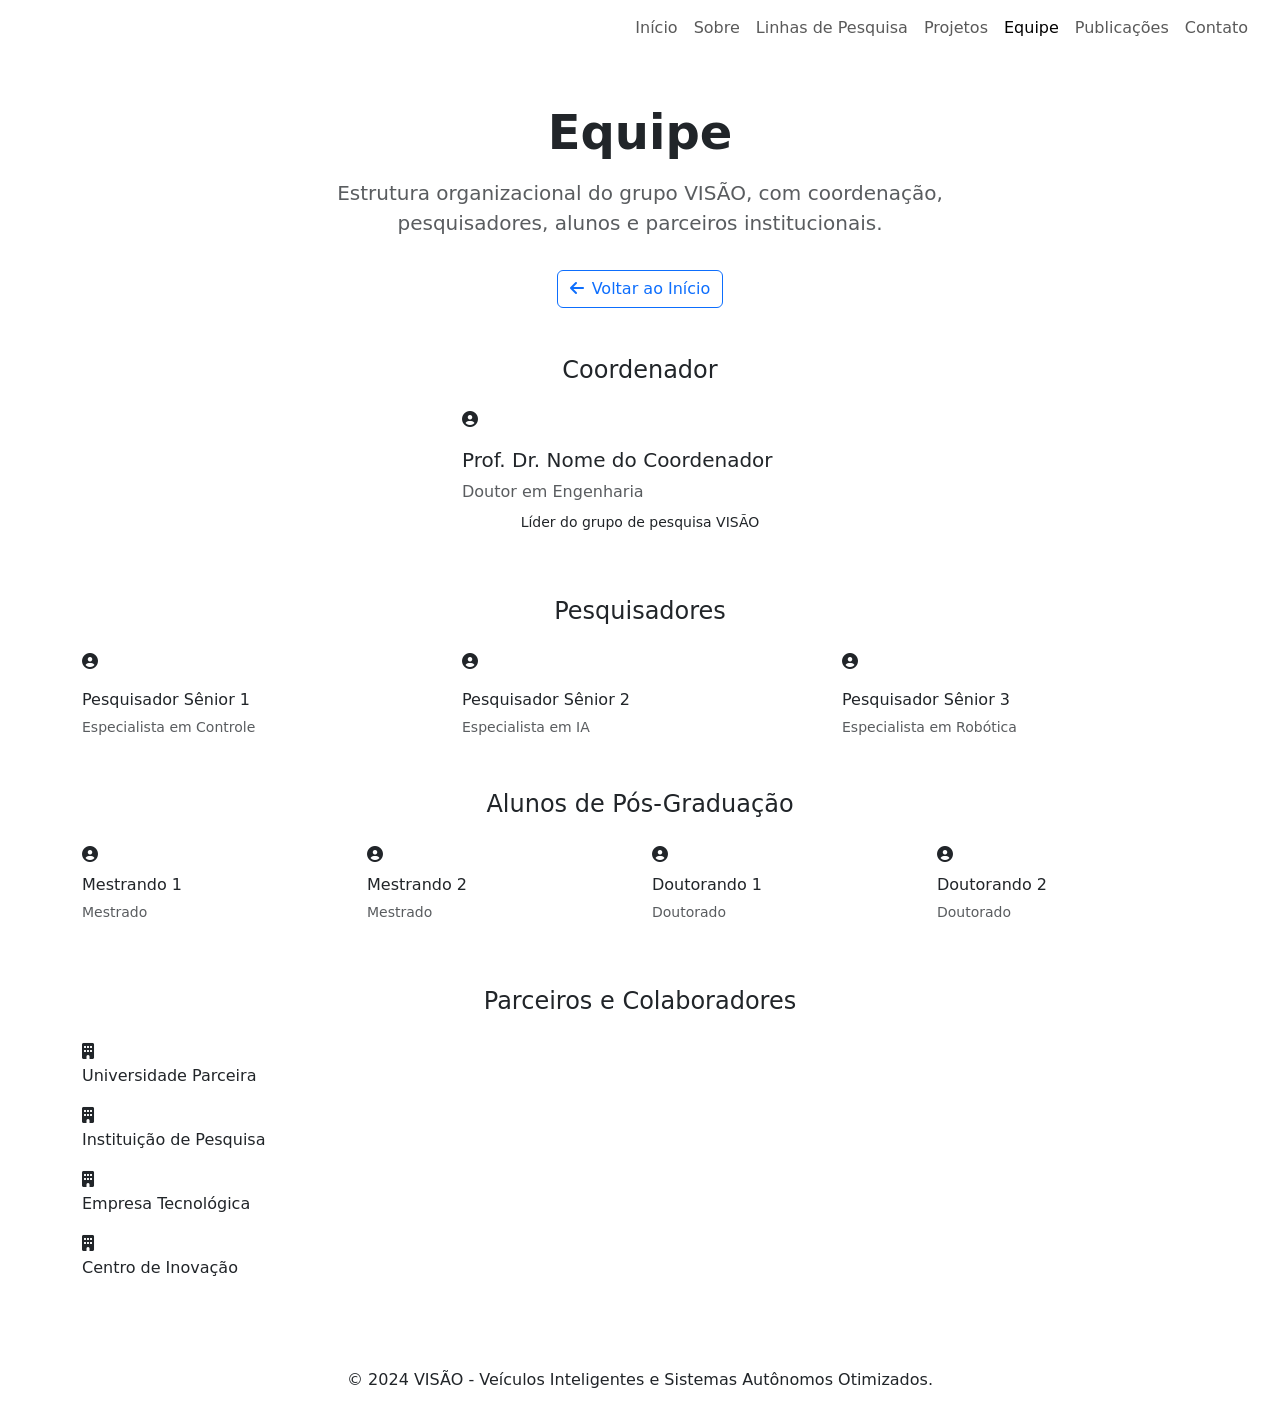
==== equipe.html @ df6d7715 "fix: hamburger menu visivel no celular (navbar-dark -> navbar-light)" ====
<!DOCTYPE html>
<html lang="pt-BR">
<head>
    <meta charset="UTF-8">
    <meta name="viewport" content="width=device-width, initial-scale=1.0">
    <meta name="description" content="Equipe do grupo VISÃO - Veículos Inteligentes e Sistemas Autônomos Otimizados.">
    <title>Equipe - VISÃO</title>
    <link href="https://cdn.jsdelivr.net/npm/bootstrap@5.3.0/dist/css/bootstrap.min.css" rel="stylesheet">
    <link rel="stylesheet" href="https://cdnjs.cloudflare.com/ajax/libs/font-awesome/6.4.0/css/all.min.css">
    <link rel="stylesheet" href="style.css">
</head>
<body>
    <nav class="navbar navbar-expand-lg navbar-light navbar-custom sticky-top">
        <div class="container-fluid px-4">
            <a class="navbar-brand" href="index.html#home">
                <img src="data:image/svg+xml,%3Csvg xmlns='http://www.w3.org/2000/svg' viewBox='0 0 100 40'%3E%3Ctext x='5' y='28' font-size='24' font-weight='bold' fill='%23003d7a'%3EVISÃO%3C/text%3E%3C/svg%3E" alt="VISÃO" class="navbar-logo">
            </a>
            <button class="navbar-toggler" type="button" data-bs-toggle="collapse" data-bs-target="#navbarMenu" aria-controls="navbarMenu" aria-expanded="false" aria-label="Toggle navigation">
                <span class="navbar-toggler-icon"></span>
            </button>
            <div class="collapse navbar-collapse" id="navbarMenu">
                <ul class="navbar-nav ms-auto">
                    <li class="nav-item"><a class="nav-link" href="index.html#home">Início</a></li>
                    <li class="nav-item"><a class="nav-link" href="index.html#sobre">Sobre</a></li>
                    <li class="nav-item"><a class="nav-link" href="index.html#linhas">Linhas de Pesquisa</a></li>
                    <li class="nav-item"><a class="nav-link" href="projetos.html">Projetos</a></li>
                    <li class="nav-item"><a class="nav-link active" href="equipe.html">Equipe</a></li>
                    <li class="nav-item"><a class="nav-link" href="publicacoes.html">Publicações</a></li>
                    <li class="nav-item"><a class="nav-link" href="index.html#contato">Contato</a></li>
                </ul>
            </div>
        </div>
    </nav>

    <section class="section-equipe py-5">
        <div class="container">
            <div class="row justify-content-center text-center mb-5">
                <div class="col-lg-8">
                    <h1 class="display-5 fw-bold text-gradient mb-3">Equipe</h1>
                    <p class="lead text-muted">Estrutura organizacional do grupo VISÃO, com coordenação, pesquisadores, alunos e parceiros institucionais.</p>
                    <a href="index.html#home" class="btn btn-outline-primary btn-custom mt-3"><i class="fas fa-arrow-left me-2"></i>Voltar ao Início</a>
                </div>
            </div>

            <div class="mb-5">
                <h4 class="mb-4 text-center text-dark">Coordenador</h4>
                <div class="row justify-content-center">
                    <div class="col-md-4">
                        <div class="team-card">
                            <div class="team-image"><i class="fas fa-user-circle"></i></div>
                            <h5 class="mt-3">Prof. Dr. Nome do Coordenador</h5>
                            <p class="text-muted mb-2">Doutor em Engenharia</p>
                            <p class="text-center small">Líder do grupo de pesquisa VISÃO</p>
                        </div>
                    </div>
                </div>
            </div>

            <div class="mb-5">
                <h4 class="mb-4 text-center text-dark">Pesquisadores</h4>
                <div class="row g-4">
                    <div class="col-md-4"><div class="team-card"><div class="team-image"><i class="fas fa-user-circle"></i></div><h6 class="mt-3">Pesquisador Sênior 1</h6><p class="text-muted small mb-1">Especialista em Controle</p></div></div>
                    <div class="col-md-4"><div class="team-card"><div class="team-image"><i class="fas fa-user-circle"></i></div><h6 class="mt-3">Pesquisador Sênior 2</h6><p class="text-muted small mb-1">Especialista em IA</p></div></div>
                    <div class="col-md-4"><div class="team-card"><div class="team-image"><i class="fas fa-user-circle"></i></div><h6 class="mt-3">Pesquisador Sênior 3</h6><p class="text-muted small mb-1">Especialista em Robótica</p></div></div>
                </div>
            </div>

            <div class="mb-5">
                <h4 class="mb-4 text-center text-dark">Alunos de Pós-Graduação</h4>
                <div class="row g-4">
                    <div class="col-md-3"><div class="team-card-small"><div class="team-image-small"><i class="fas fa-user-circle"></i></div><h6 class="mt-2">Mestrando 1</h6><p class="text-muted small">Mestrado</p></div></div>
                    <div class="col-md-3"><div class="team-card-small"><div class="team-image-small"><i class="fas fa-user-circle"></i></div><h6 class="mt-2">Mestrando 2</h6><p class="text-muted small">Mestrado</p></div></div>
                    <div class="col-md-3"><div class="team-card-small"><div class="team-image-small"><i class="fas fa-user-circle"></i></div><h6 class="mt-2">Doutorando 1</h6><p class="text-muted small">Doutorado</p></div></div>
                    <div class="col-md-3"><div class="team-card-small"><div class="team-image-small"><i class="fas fa-user-circle"></i></div><h6 class="mt-2">Doutorando 2</h6><p class="text-muted small">Doutorado</p></div></div>
                </div>
            </div>

            <div>
                <h4 class="mb-4 text-center text-dark">Parceiros e Colaboradores</h4>
                <div class="partners-section">
                    <div class="partner-item"><i class="fas fa-building"></i><p>Universidade Parceira</p></div>
                    <div class="partner-item"><i class="fas fa-building"></i><p>Instituição de Pesquisa</p></div>
                    <div class="partner-item"><i class="fas fa-building"></i><p>Empresa Tecnológica</p></div>
                    <div class="partner-item"><i class="fas fa-building"></i><p>Centro de Inovação</p></div>
                </div>
            </div>
        </div>
    </section>

    <footer class="footer py-4">
        <div class="container text-center">
            <p class="footer-copyright mb-0">&copy; 2024 VISÃO - Veículos Inteligentes e Sistemas Autônomos Otimizados.</p>
        </div>
    </footer>

    <script src="https://cdn.jsdelivr.net/npm/bootstrap@5.3.0/dist/js/bootstrap.bundle.min.js"></script>
    <script src="script.js"></script>
</body>
</html>
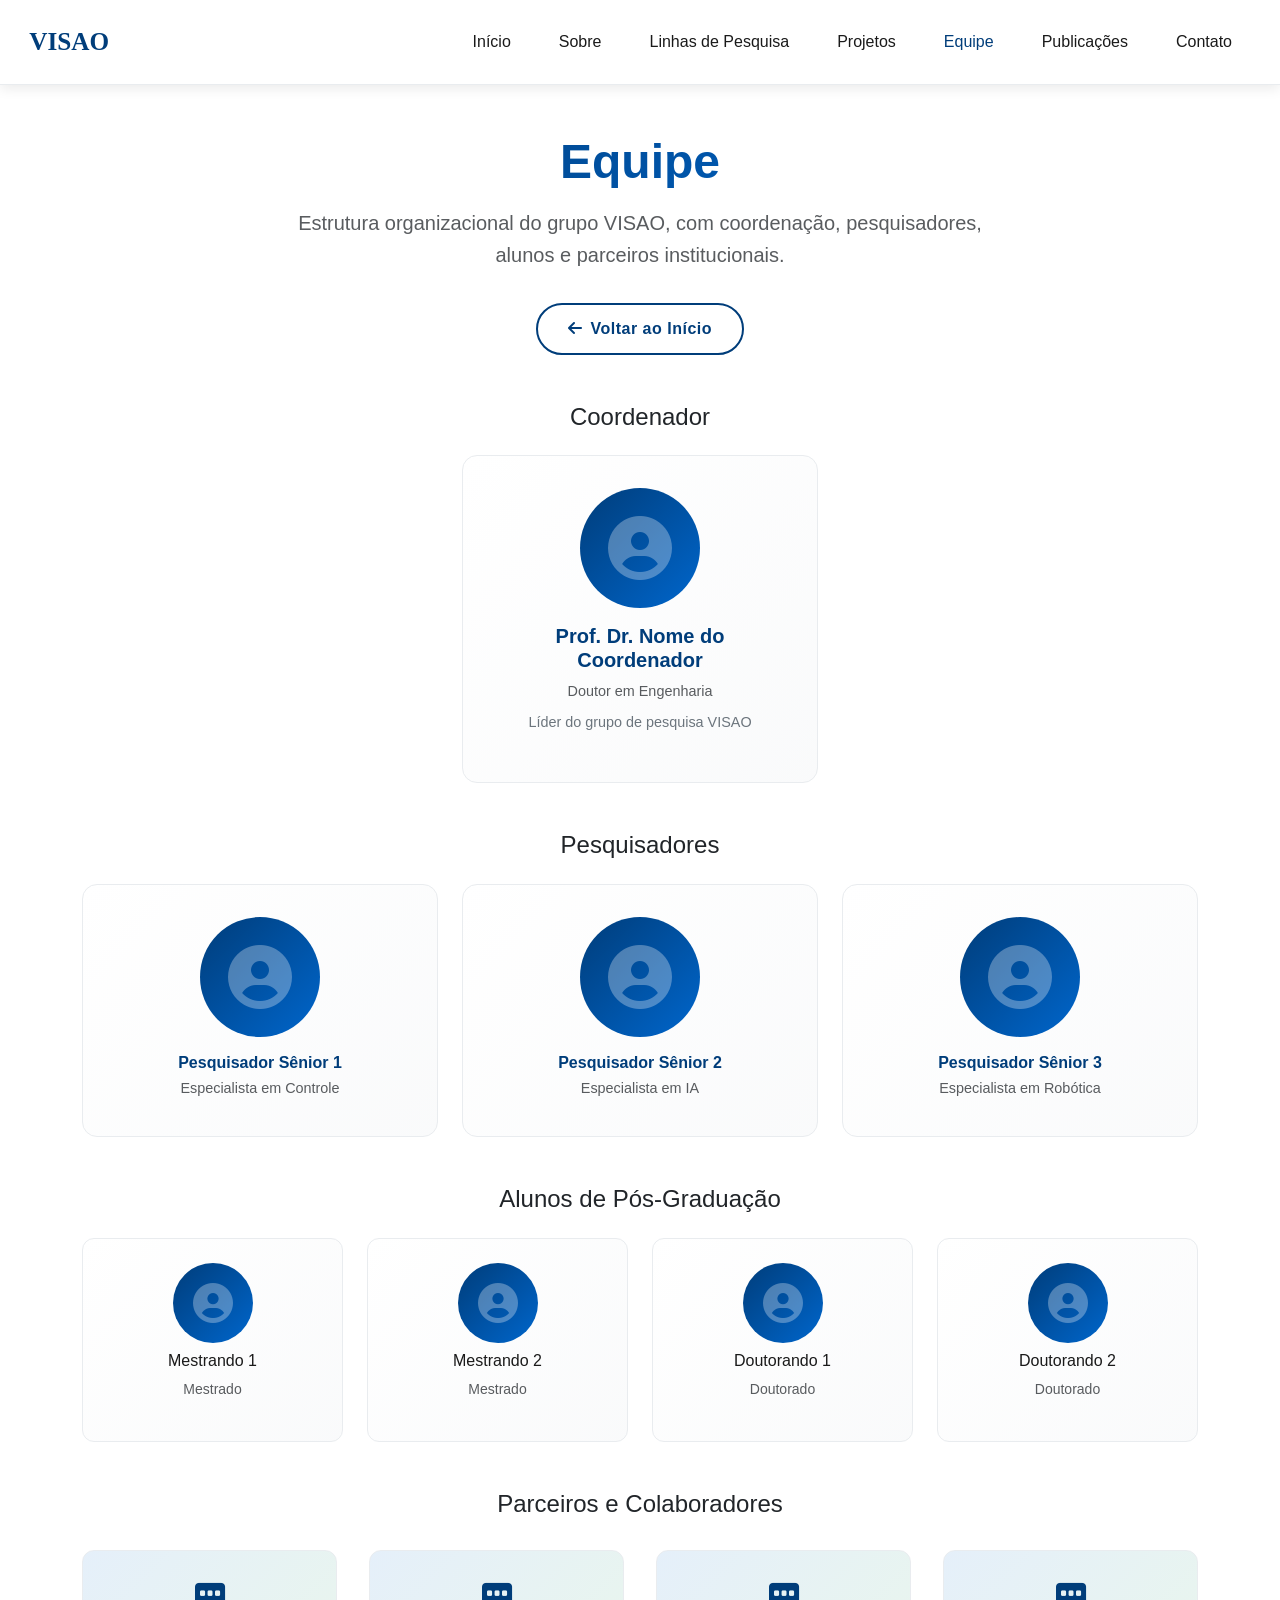
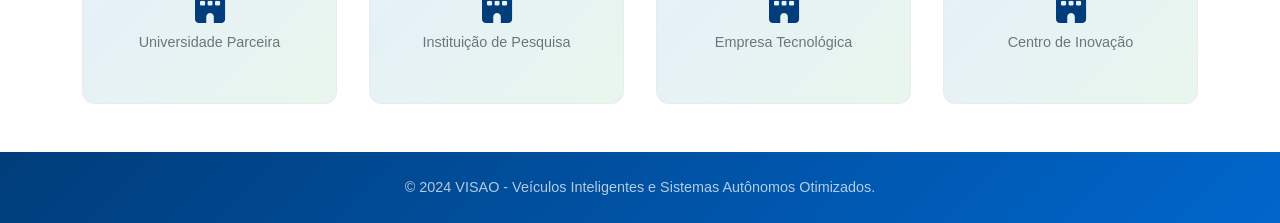
==== commit 8b99b212: "chore: padroniza sigla para VISAO sem til" ====
--- a/equipe.html
+++ b/equipe.html
@@ -3,8 +3,8 @@
 <head>
     <meta charset="UTF-8">
     <meta name="viewport" content="width=device-width, initial-scale=1.0">
-    <meta name="description" content="Equipe do grupo VISÃO - Veículos Inteligentes e Sistemas Autônomos Otimizados.">
-    <title>Equipe - VISÃO</title>
+    <meta name="description" content="Equipe do grupo VISAO - Veículos Inteligentes e Sistemas Autônomos Otimizados.">
+    <title>Equipe - VISAO</title>
     <link href="https://cdn.jsdelivr.net/npm/bootstrap@5.3.0/dist/css/bootstrap.min.css" rel="stylesheet">
     <link rel="stylesheet" href="https://cdnjs.cloudflare.com/ajax/libs/font-awesome/6.4.0/css/all.min.css">
     <link rel="stylesheet" href="style.css">
@@ -13,7 +13,7 @@
     <nav class="navbar navbar-expand-lg navbar-light navbar-custom sticky-top">
         <div class="container-fluid px-4">
             <a class="navbar-brand" href="index.html#home">
-                <img src="data:image/svg+xml,%3Csvg xmlns='http://www.w3.org/2000/svg' viewBox='0 0 100 40'%3E%3Ctext x='5' y='28' font-size='24' font-weight='bold' fill='%23003d7a'%3EVISÃO%3C/text%3E%3C/svg%3E" alt="VISÃO" class="navbar-logo">
+                <img src="data:image/svg+xml,%3Csvg xmlns='http://www.w3.org/2000/svg' viewBox='0 0 100 40'%3E%3Ctext x='5' y='28' font-size='24' font-weight='bold' fill='%23003d7a'%3EVISAO%3C/text%3E%3C/svg%3E" alt="VISAO" class="navbar-logo">
             </a>
             <button class="navbar-toggler" type="button" data-bs-toggle="collapse" data-bs-target="#navbarMenu" aria-controls="navbarMenu" aria-expanded="false" aria-label="Toggle navigation">
                 <span class="navbar-toggler-icon"></span>
@@ -37,7 +37,7 @@
             <div class="row justify-content-center text-center mb-5">
                 <div class="col-lg-8">
                     <h1 class="display-5 fw-bold text-gradient mb-3">Equipe</h1>
-                    <p class="lead text-muted">Estrutura organizacional do grupo VISÃO, com coordenação, pesquisadores, alunos e parceiros institucionais.</p>
+                    <p class="lead text-muted">Estrutura organizacional do grupo VISAO, com coordenação, pesquisadores, alunos e parceiros institucionais.</p>
                     <a href="index.html#home" class="btn btn-outline-primary btn-custom mt-3"><i class="fas fa-arrow-left me-2"></i>Voltar ao Início</a>
                 </div>
             </div>
@@ -50,7 +50,7 @@
                             <div class="team-image"><i class="fas fa-user-circle"></i></div>
                             <h5 class="mt-3">Prof. Dr. Nome do Coordenador</h5>
                             <p class="text-muted mb-2">Doutor em Engenharia</p>
-                            <p class="text-center small">Líder do grupo de pesquisa VISÃO</p>
+                            <p class="text-center small">Líder do grupo de pesquisa VISAO</p>
                         </div>
                     </div>
                 </div>
@@ -89,7 +89,7 @@
 
     <footer class="footer py-4">
         <div class="container text-center">
-            <p class="footer-copyright mb-0">&copy; 2024 VISÃO - Veículos Inteligentes e Sistemas Autônomos Otimizados.</p>
+            <p class="footer-copyright mb-0">&copy; 2024 VISAO - Veículos Inteligentes e Sistemas Autônomos Otimizados.</p>
         </div>
     </footer>
 
--- a/style.css
+++ b/style.css
@@ -0,0 +1,1173 @@
+/* ============================================
+    VISAO - Veículos Inteligentes e Sistemas Autônomos Otimizados
+   CSS Moderno e Responsivo
+   ============================================ */
+
+/* ===== VARIÁVEIS DE COR ===== */
+:root {
+    --primary-color: #003d7a;       /* Azul Escuro */
+    --secondary-color: #0066cc;     /* Azul Claro */
+    --accent-color: #28a745;        /* Verde Tecnológico */
+    --light-bg: #f8f9fa;            /* Cinza Muito Claro */
+    --white: #ffffff;
+    --text-dark: #1a1a1a;
+    --text-muted: #6c757d;
+    --border-light: #e9ecef;
+    --transition: all 0.3s ease;
+    --shadow: 0 10px 30px rgba(0, 61, 122, 0.1);
+    --shadow-sm: 0 4px 12px rgba(0, 0, 0, 0.08);
+}
+
+/* ===== RESET E CONFIGURAÇÕES GLOBAIS ===== */
+* {
+    margin: 0;
+    padding: 0;
+    box-sizing: border-box;
+}
+
+html {
+    scroll-behavior: smooth;
+}
+
+body {
+    font-family: 'Segoe UI', Tahoma, Geneva, Verdana, sans-serif;
+    background-color: var(--light-bg);
+    color: var(--text-dark);
+    line-height: 1.6;
+    overflow-x: hidden;
+}
+
+/* ===== NAVBAR STICKY ===== */
+.navbar-custom {
+    background: rgba(255, 255, 255, 0.95);
+    backdrop-filter: blur(10px);
+    box-shadow: var(--shadow-sm);
+    border-bottom: 1px solid var(--border-light);
+    padding: 1rem 0;
+}
+
+.navbar-custom .navbar-brand {
+    display: flex;
+    align-items: center;
+    font-weight: 700;
+    font-size: 1.5rem;
+    color: var(--primary-color) !important;
+    letter-spacing: -0.5px;
+}
+
+.navbar-logo {
+    height: 42px;
+    width: auto;
+    margin-right: 0.5rem;
+}
+
+.navbar-custom .nav-link {
+    color: var(--text-dark) !important;
+    font-weight: 500;
+    margin: 0 0.5rem;
+    padding: 0.5rem 1rem !important;
+    transition: var(--transition);
+    position: relative;
+}
+
+.navbar-custom .nav-link:after {
+    content: '';
+    position: absolute;
+    bottom: 0;
+    left: 50%;
+    width: 0;
+    height: 3px;
+    background: linear-gradient(90deg, var(--primary-color), var(--accent-color));
+    transition: var(--transition);
+    transform: translateX(-50%);
+}
+
+.navbar-custom .nav-link:hover:after {
+    width: 80%;
+}
+
+.navbar-custom .nav-link.active {
+    color: var(--primary-color) !important;
+}
+
+/* ===== HERO SECTION ===== */
+.hero-section {
+    position: relative;
+    min-height: 100vh;
+    display: flex;
+    align-items: center;
+    justify-content: center;
+    overflow: hidden;
+    background: linear-gradient(135deg, #f5f7fa 0%, #c3cfe2 100%);
+}
+
+.hero-background {
+    position: absolute;
+    width: 100%;
+    height: 100%;
+    top: 0;
+    left: 0;
+}
+
+#canvasBackground {
+    width: 100%;
+    height: 100%;
+    display: block;
+}
+
+.hero-content {
+    position: relative;
+    z-index: 10;
+    animation: fadeInUp 1s ease-out;
+}
+
+/* Animação entrada Hero */
+@keyframes fadeInUp {
+    from {
+        opacity: 0;
+        transform: translateY(30px);
+    }
+    to {
+        opacity: 1;
+        transform: translateY(0);
+    }
+}
+
+@keyframes pulse {
+    0%, 100% {
+        transform: scale(1);
+    }
+    50% {
+        transform: scale(1.05);
+    }
+}
+
+.hero-logo {
+    width: min(240px, 72vw);
+    margin: 0 auto 1rem;
+}
+
+.hero-logo img {
+    width: 100%;
+    height: auto;
+    display: block;
+}
+
+.about-logo-wrap {
+    padding-top: 0.5rem;
+}
+
+.about-logo {
+    max-width: 260px;
+    width: 100%;
+    height: auto;
+}
+
+.text-gradient {
+    background: linear-gradient(135deg, var(--primary-color) 0%, var(--secondary-color) 100%);
+    -webkit-background-clip: text;
+    -webkit-text-fill-color: transparent;
+    background-clip: text;
+}
+
+.hero-content h1 {
+    animation: fadeInUp 1s ease-out 0.1s both;
+}
+
+.hero-content h2 {
+    animation: fadeInUp 1s ease-out 0.2s both;
+}
+
+.hero-content p {
+    animation: fadeInUp 1s ease-out 0.3s both;
+}
+
+.hero-content .btn {
+    animation: fadeInUp 1s ease-out 0.4s both;
+}
+
+/* Botões Customizados */
+.btn-custom {
+    border-radius: 50px;
+    padding: 12px 30px;
+    font-weight: 600;
+    letter-spacing: 0.5px;
+    transition: var(--transition);
+    position: relative;
+    overflow: hidden;
+}
+
+.btn-primary.btn-custom {
+    background: linear-gradient(135deg, var(--primary-color), var(--secondary-color));
+    border: none;
+}
+
+.btn-primary.btn-custom:hover {
+    transform: translateY(-3px);
+    box-shadow: 0 15px 40px rgba(0, 61, 122, 0.3);
+}
+
+.btn-outline-primary.btn-custom {
+    border: 2px solid var(--primary-color);
+    color: var(--primary-color);
+}
+
+.btn-outline-primary.btn-custom:hover {
+    background: var(--primary-color);
+    transform: translateY(-3px);
+    box-shadow: 0 15px 40px rgba(0, 61, 122, 0.3);
+}
+
+/* Scroll Indicator */
+.scroll-indicator {
+    position: absolute;
+    bottom: 30px;
+    left: 50%;
+    transform: translateX(-50%);
+    font-size: 1.5rem;
+    color: var(--primary-color);
+    animation: bounce 2s infinite;
+}
+
+@keyframes bounce {
+    0%, 100% {
+        transform: translateX(-50%) translateY(0);
+    }
+    50% {
+        transform: translateX(-50%) translateY(-10px);
+    }
+}
+
+/* ===== SEÇÕES GERAIS ===== */
+.section-title {
+    font-size: 2.5rem;
+    font-weight: 700;
+    color: var(--primary-color);
+    margin-bottom: 3rem;
+    position: relative;
+    display: inline-block;
+    width: 100%;
+    text-align: center;
+}
+
+.section-title:after {
+    content: '';
+    position: absolute;
+    bottom: -10px;
+    left: 50%;
+    width: 60px;
+    height: 4px;
+    background: linear-gradient(90deg, var(--primary-color), var(--accent-color));
+    transform: translateX(-50%);
+    border-radius: 2px;
+}
+
+/* Seção Sobre */
+.section-sobre {
+    background: var(--white);
+    padding: 6rem 0;
+}
+
+.card-glass {
+    background: rgba(255, 255, 255, 0.7);
+    backdrop-filter: blur(10px);
+    border: 1px solid rgba(255, 255, 255, 0.2);
+    border-radius: 15px;
+    padding: 2rem;
+    box-shadow: 0 8px 32px rgba(0, 61, 122, 0.05);
+    transition: var(--transition);
+}
+
+.card-glass:hover {
+    transform: translateY(-5px);
+    box-shadow: 0 15px 40px rgba(0, 61, 122, 0.1);
+}
+
+/* Feature Boxes */
+.feature-box {
+    text-align: center;
+    padding: 2rem;
+    border-radius: 12px;
+    background: linear-gradient(135deg, rgba(0, 102, 204, 0.05), rgba(40, 167, 69, 0.05));
+    border: 1px solid var(--border-light);
+    transition: var(--transition);
+}
+
+.feature-box:hover {
+    transform: translateY(-8px);
+    background: linear-gradient(135deg, rgba(0, 102, 204, 0.1), rgba(40, 167, 69, 0.1));
+    box-shadow: var(--shadow-sm);
+}
+
+.feature-box i {
+    font-size: 2.5rem;
+    color: var(--primary-color);
+    margin-bottom: 1rem;
+}
+
+.feature-box h5 {
+    color: var(--primary-color);
+    font-weight: 600;
+    margin-bottom: 0.5rem;
+}
+
+/* ===== LINHAS DE PESQUISA ===== */
+.section-linhas {
+    background: linear-gradient(135deg, #f8f9fa 0%, #e9ecef 100%);
+    padding: 6rem 0;
+}
+
+/* Cards de Pesquisa */
+.card-research {
+    border: none;
+    border-radius: 15px;
+    overflow: hidden;
+    background: var(--white);
+    box-shadow: var(--shadow-sm);
+    transition: var(--transition);
+    height: 100%;
+    display: flex;
+    flex-direction: column;
+}
+
+.card-research:hover {
+    transform: translateY(-10px);
+    box-shadow: var(--shadow);
+}
+
+.card-research-1 {
+    border-top: 5px solid #003d7a;
+}
+
+.card-research-2 {
+    border-top: 5px solid #0066cc;
+}
+
+.card-research-3 {
+    border-top: 5px solid #28a745;
+}
+
+.card-header-custom {
+    background: linear-gradient(135deg, rgba(0, 61, 122, 0.1), rgba(0, 102, 204, 0.1));
+    padding: 1.5rem;
+    display: flex;
+    align-items: center;
+    gap: 1rem;
+}
+
+.card-header-custom i {
+    font-size: 2rem;
+    color: var(--primary-color);
+}
+
+.card-header-custom h4 {
+    margin: 0;
+    color: var(--primary-color);
+    font-weight: 600;
+}
+
+.card-body-custom {
+    padding: 1.5rem;
+    flex-grow: 1;
+}
+
+.tech-list {
+    list-style: none;
+    margin: 0;
+}
+
+.tech-list li {
+    padding: 0.5rem 0;
+    color: var(--text-muted);
+    transition: var(--transition);
+}
+
+.tech-list li i {
+    color: var(--accent-color);
+    margin-right: 0.5rem;
+}
+
+.tech-list li:hover {
+    color: var(--primary-color);
+    transform: translateX(5px);
+}
+
+/* ===== ÁREAS TECNOLÓGICAS ===== */
+.section-areas {
+    background: var(--white);
+    padding: 6rem 0;
+}
+
+.tech-card {
+    background: var(--white);
+    border: 1px solid var(--border-light);
+    border-radius: 15px;
+    padding: 2rem;
+    text-align: center;
+    transition: var(--transition);
+    cursor: pointer;
+    position: relative;
+    overflow: hidden;
+}
+
+.tech-card:hover {
+    transform: translateY(-10px);
+    box-shadow: var(--shadow);
+    border-color: var(--secondary-color);
+}
+
+.tech-card:before {
+    content: '';
+    position: absolute;
+    top: 0;
+    left: 0;
+    right: 0;
+    bottom: 0;
+    background: linear-gradient(135deg, rgba(0, 102, 204, 0.1), rgba(40, 167, 69, 0.1));
+    opacity: 0;
+    transition: var(--transition);
+    z-index: -1;
+}
+
+.tech-card:hover:before {
+    opacity: 1;
+}
+
+.tech-icon {
+    font-size: 3rem;
+    margin-bottom: 1.5rem;
+    width: 80px;
+    height: 80px;
+    margin-left: auto;
+    margin-right: auto;
+    display: flex;
+    align-items: center;
+    justify-content: center;
+    border-radius: 50%;
+    transition: var(--transition);
+}
+
+.tech-icon-1 { background: linear-gradient(135deg, #003d7a, #0066cc); color: white; }
+.tech-icon-2 { background: linear-gradient(135deg, #28a745, #20c997); color: white; }
+.tech-icon-3 { background: linear-gradient(135deg, #fd7e14, #ffc107); color: white; }
+.tech-icon-4 { background: linear-gradient(135deg, #6f42c1, #7952b3); color: white; }
+.tech-icon-5 { background: linear-gradient(135deg, #e83e8c, #fd7e14); color: white; }
+.tech-icon-6 { background: linear-gradient(135deg, #20c997, #17a2b8); color: white; }
+.tech-icon-7 { background: linear-gradient(135deg, #0066cc, #003d7a); color: white; }
+.tech-icon-8 { background: linear-gradient(135deg, #ffc107, #fd7e14); color: white; }
+
+.tech-card:hover .tech-icon {
+    transform: scale(1.1) rotateZ(-10deg);
+}
+
+.tech-card h5 {
+    color: var(--primary-color);
+    font-weight: 600;
+    margin-bottom: 0.5rem;
+}
+
+.tech-card p {
+    color: var(--text-muted);
+    font-size: 0.95rem;
+}
+
+/* ===== PROJETOS ===== */
+.section-projetos {
+    background: linear-gradient(135deg, #f8f9fa 0%, #e9ecef 100%);
+    padding: 6rem 0;
+}
+
+.project-card {
+    background: var(--white);
+    border-radius: 15px;
+    overflow: hidden;
+    box-shadow: var(--shadow-sm);
+    transition: var(--transition);
+    height: 100%;
+    display: flex;
+    flex-direction: column;
+}
+
+.project-card:hover {
+    transform: translateY(-12px);
+    box-shadow: var(--shadow);
+}
+
+.project-image {
+    height: 200px;
+    overflow: hidden;
+    position: relative;
+}
+
+.placeholder-image {
+    width: 100%;
+    height: 100%;
+    display: flex;
+    align-items: center;
+    justify-content: center;
+    font-size: 4rem;
+    color: rgba(255, 255, 255, 0.3);
+    transition: var(--transition);
+}
+
+.project-card:hover .placeholder-image {
+    transform: scale(1.05);
+}
+
+.project-content {
+    padding: 1.5rem;
+    flex-grow: 1;
+    display: flex;
+    flex-direction: column;
+}
+
+.project-content h5 {
+    color: var(--primary-color);
+    font-weight: 600;
+    margin-bottom: 0.5rem;
+}
+
+.project-content p {
+    color: var(--text-muted);
+    font-size: 0.9rem;
+    margin-bottom: 1rem;
+    flex-grow: 1;
+}
+
+.tech-tags {
+    display: flex;
+    gap: 0.5rem;
+    flex-wrap: wrap;
+}
+
+.tag {
+    display: inline-block;
+    background: rgba(0, 102, 204, 0.1);
+    color: var(--secondary-color);
+    padding: 0.4rem 0.8rem;
+    border-radius: 20px;
+    font-size: 0.8rem;
+    font-weight: 500;
+}
+
+.btn-custom-small {
+    border-radius: 25px;
+    padding: 0.5rem 1.2rem;
+    font-size: 0.85rem;
+}
+
+/* ===== EQUIPE ===== */
+.section-equipe {
+    background: var(--white);
+    padding: 6rem 0;
+}
+
+.team-card {
+    background: linear-gradient(135deg, rgba(255, 255, 255, 0.8), rgba(248, 249, 250, 0.8));
+    border: 1px solid var(--border-light);
+    border-radius: 15px;
+    padding: 2rem;
+    text-align: center;
+    transition: var(--transition);
+}
+
+.team-card:hover {
+    transform: translateY(-8px);
+    box-shadow: var(--shadow-sm);
+    border-color: var(--secondary-color);
+}
+
+.team-image {
+    width: 120px;
+    height: 120px;
+    margin: 0 auto 1rem;
+    border-radius: 50%;
+    background: linear-gradient(135deg, var(--primary-color), var(--secondary-color));
+    display: flex;
+    align-items: center;
+    justify-content: center;
+    font-size: 4rem;
+    color: rgba(255, 255, 255, 0.3);
+    transition: var(--transition);
+}
+
+.team-card:hover .team-image {
+    transform: scale(1.1);
+}
+
+.team-card h5 {
+    color: var(--primary-color);
+    font-weight: 600;
+    margin-bottom: 0.5rem;
+}
+
+.team-card h6 {
+    color: var(--primary-color);
+    font-weight: 600;
+    margin-bottom: 0.3rem;
+}
+
+.team-card p {
+    color: var(--text-muted);
+    font-size: 0.9rem;
+}
+
+.team-card-small {
+    background: linear-gradient(135deg, rgba(255, 255, 255, 0.8), rgba(248, 249, 250, 0.8));
+    border: 1px solid var(--border-light);
+    border-radius: 12px;
+    padding: 1.5rem;
+    text-align: center;
+    transition: var(--transition);
+}
+
+.team-card-small:hover {
+    transform: translateY(-5px);
+    box-shadow: var(--shadow-sm);
+    border-color: var(--secondary-color);
+}
+
+.team-image-small {
+    width: 80px;
+    height: 80px;
+    margin: 0 auto 0.5rem;
+    border-radius: 50%;
+    background: linear-gradient(135deg, var(--primary-color), var(--secondary-color));
+    display: flex;
+    align-items: center;
+    justify-content: center;
+    font-size: 2.5rem;
+    color: rgba(255, 255, 255, 0.3);
+}
+
+/* Partners Section */
+.partners-section {
+    display: grid;
+    grid-template-columns: repeat(auto-fit, minmax(150px, 1fr));
+    gap: 2rem;
+    margin-top: 2rem;
+}
+
+.partner-item {
+    background: linear-gradient(135deg, rgba(0, 102, 204, 0.1), rgba(40, 167, 69, 0.1));
+    border: 1px solid var(--border-light);
+    border-radius: 12px;
+    padding: 2rem 1rem;
+    text-align: center;
+    transition: var(--transition);
+}
+
+.partner-item:hover {
+    transform: translateY(-5px);
+    box-shadow: var(--shadow-sm);
+}
+
+.partner-item i {
+    font-size: 2.5rem;
+    color: var(--primary-color);
+    margin-bottom: 0.5rem;
+}
+
+.partner-item p {
+    color: var(--text-muted);
+    font-size: 0.9rem;
+}
+
+/* ===== PUBLICAÇÕES ===== */
+.section-publicacoes {
+    background: linear-gradient(135deg, #f8f9fa 0%, #e9ecef 100%);
+    padding: 6rem 0;
+}
+
+.publication-item {
+    display: flex;
+    gap: 1.5rem;
+    padding: 1.5rem;
+    background: var(--white);
+    border-radius: 10px;
+    margin-bottom: 1.5rem;
+    transition: var(--transition);
+    border-left: 4px solid var(--primary-color);
+}
+
+.publication-item:hover {
+    box-shadow: var(--shadow-sm);
+    transform: translateX(5px);
+}
+
+.pub-indicator {
+    min-width: 12px;
+    width: 12px;
+    height: 12px;
+    border-radius: 50%;
+    background: var(--primary-color);
+    margin-top: 0.5rem;
+}
+
+.pub-indicator-success {
+    background: var(--accent-color);
+}
+
+.pub-indicator-info {
+    background: #17a2b8;
+}
+
+.publication-item h6 {
+    color: var(--primary-color);
+    font-weight: 600;
+    margin-bottom: 0.3rem;
+}
+
+.publication-item p {
+    color: var(--text-muted);
+    font-size: 0.9rem;
+    margin: 0;
+}
+
+/* ===== CONTATO ===== */
+.section-contato {
+    background: var(--white);
+    padding: 6rem 0;
+}
+
+.contact-info-box {
+    background: linear-gradient(135deg, rgba(0, 102, 204, 0.05), rgba(40, 167, 69, 0.05));
+    border: 1px solid var(--border-light);
+    border-radius: 15px;
+    padding: 2rem;
+}
+
+.contact-item {
+    display: flex;
+    gap: 1rem;
+    margin-bottom: 1.5rem;
+}
+
+.contact-item i {
+    font-size: 1.5rem;
+    color: var(--primary-color);
+    min-width: 30px;
+}
+
+.contact-item h6 {
+    color: var(--primary-color);
+    font-weight: 600;
+    margin-bottom: 0.3rem;
+}
+
+.contact-item p {
+    color: var(--text-muted);
+    margin: 0;
+}
+
+.contact-item a {
+    color: var(--secondary-color);
+    text-decoration: none;
+    transition: var(--transition);
+}
+
+.contact-item a:hover {
+    color: var(--primary-color);
+}
+
+/* Formulário de Contato */
+.contact-form {
+    background: linear-gradient(135deg, rgba(255, 255, 255, 0.8), rgba(248, 249, 250, 0.8));
+    border: 1px solid var(--border-light);
+    border-radius: 15px;
+    padding: 2rem;
+    backdrop-filter: blur(10px);
+}
+
+.form-control-custom {
+    border: 1px solid var(--border-light);
+    border-radius: 8px;
+    padding: 0.8rem 1.2rem;
+    font-size: 1rem;
+    transition: var(--transition);
+}
+
+.form-control-custom:focus {
+    border-color: var(--secondary-color);
+    box-shadow: 0 0 0 0.2rem rgba(0, 102, 204, 0.15);
+}
+
+.form-label {
+    color: var(--primary-color);
+    font-weight: 500;
+    margin-bottom: 0.5rem;
+}
+
+/* Social Links */
+.social-links {
+    display: flex;
+    gap: 1rem;
+    flex-wrap: wrap;
+}
+
+.social-icon {
+    width: 45px;
+    height: 45px;
+    border-radius: 50%;
+    background: linear-gradient(135deg, var(--primary-color), var(--secondary-color));
+    color: white;
+    display: flex;
+    align-items: center;
+    justify-content: center;
+    text-decoration: none;
+    transition: var(--transition);
+    font-size: 1.2rem;
+}
+
+.social-icon:hover {
+    transform: translateY(-5px) scale(1.1);
+    box-shadow: 0 10px 25px rgba(0, 61, 122, 0.3);
+}
+
+/* Mapa Placeholder */
+.map-placeholder {
+    width: 100%;
+    height: 300px;
+    background: linear-gradient(135deg, rgba(0, 102, 204, 0.1), rgba(40, 167, 69, 0.1));
+    border: 2px dashed var(--border-light);
+    border-radius: 15px;
+    display: flex;
+    align-items: center;
+    justify-content: center;
+    flex-direction: column;
+    gap: 1rem;
+    margin-top: 2rem;
+    font-size: 3rem;
+    color: var(--primary-color);
+}
+
+.map-placeholder p {
+    color: var(--text-muted);
+    font-size: 1.1rem;
+}
+
+/* ===== FOOTER ===== */
+.footer {
+    background: linear-gradient(135deg, var(--primary-color), #0066cc);
+    color: var(--white);
+    margin-top: 0;
+}
+
+.footer h6 {
+    color: var(--white);
+    font-weight: 600;
+    margin-bottom: 1rem;
+}
+
+.footer-description {
+    color: rgba(255, 255, 255, 0.8);
+    font-size: 0.95rem;
+    line-height: 1.6;
+}
+
+.footer-links {
+    list-style: none;
+}
+
+.footer-links li {
+    margin-bottom: 0.5rem;
+}
+
+.footer-links a {
+    color: rgba(255, 255, 255, 0.8);
+    text-decoration: none;
+    transition: var(--transition);
+}
+
+.footer-links a:hover {
+    color: var(--white);
+    transform: translateX(5px);
+}
+
+.footer-social {
+    display: flex;
+    gap: 1rem;
+    flex-wrap: wrap;
+}
+
+.footer-social a {
+    width: 40px;
+    height: 40px;
+    border-radius: 50%;
+    background: rgba(255, 255, 255, 0.2);
+    color: var(--white);
+    display: flex;
+    align-items: center;
+    justify-content: center;
+    text-decoration: none;
+    transition: var(--transition);
+    font-size: 1.1rem;
+}
+
+.footer-social a:hover {
+    background: rgba(255, 255, 255, 0.4);
+    transform: translateY(-3px);
+}
+
+.footer-copyright {
+    color: rgba(255, 255, 255, 0.7);
+    font-size: 0.9rem;
+    margin: 0;
+}
+
+.footer-copyright a {
+    color: rgba(255, 255, 255, 0.9);
+    text-decoration: none;
+}
+
+.footer-copyright a:hover {
+    text-decoration: underline;
+}
+
+/* ===== BOTÃO VOLTAR AO TOPO ===== */
+.back-to-top {
+    position: fixed;
+    bottom: 30px;
+    right: 30px;
+    width: 50px;
+    height: 50px;
+    background: linear-gradient(135deg, var(--primary-color), var(--secondary-color));
+    color: var(--white);
+    border: none;
+    border-radius: 50%;
+    cursor: pointer;
+    display: flex;
+    align-items: center;
+    justify-content: center;
+    font-size: 1.5rem;
+    opacity: 0;
+    visibility: hidden;
+    transition: var(--transition);
+    z-index: 999;
+    box-shadow: var(--shadow);
+}
+
+.back-to-top.visible {
+    opacity: 1;
+    visibility: visible;
+}
+
+.back-to-top:hover {
+    transform: translateY(-5px);
+    box-shadow: 0 15px 40px rgba(0, 61, 122, 0.3);
+}
+
+/* ===== RESPONSIVIDADE ===== */
+
+/* Tablets (768px) */
+@media (max-width: 768px) {
+    .hero-content h1 {
+        font-size: 2rem;
+    }
+    
+    .hero-content h2 {
+        font-size: 1.3rem;
+    }
+    
+    .hero-logo {
+        width: min(190px, 78vw);
+    }
+    
+    .section-title {
+        font-size: 1.8rem;
+    }
+    
+    .hero-content .btn {
+        font-size: 0.9rem;
+        padding: 10px 20px;
+    }
+    
+    .d-flex.gap-3 {
+        flex-direction: column;
+    }
+    
+    .section-title:after {
+        width: 50px;
+    }
+    
+    .tech-card {
+        padding: 1.5rem;
+    }
+    
+    .contact-form {
+        padding: 1.5rem;
+    }
+}
+
+/* Celulares (480px) */
+@media (max-width: 480px) {
+    .navbar-custom .navbar-brand {
+        font-size: 1.2rem;
+    }
+    
+    .navbar-custom .nav-link {
+        margin: 0;
+        padding: 0.5rem 0.8rem !important;
+    }
+    
+    .hero-section {
+        min-height: auto;
+        padding: 4rem 0;
+    }
+    
+    .hero-content h1 {
+        font-size: 1.5rem;
+    }
+    
+    .hero-content h2 {
+        font-size: 1rem;
+    }
+    
+    .hero-logo {
+        width: min(160px, 82vw);
+    }
+    
+    .hero-content p {
+        font-size: 0.9rem;
+    }
+    
+    .section-title {
+        font-size: 1.5rem;
+    }
+    
+    .section-sobre,
+    .section-linhas,
+    .section-areas,
+    .section-projetos,
+    .section-equipe,
+    .section-publicacoes,
+    .section-contato {
+        padding: 3rem 0;
+    }
+    
+    .row {
+        margin: -0.5rem;
+    }
+    
+    .col-md-6,
+    .col-md-4,
+    .col-lg-4,
+    .col-lg-5,
+    .col-lg-7 {
+        padding: 0.5rem;
+    }
+    
+    .feature-box,
+    .card-research,
+    .tech-card,
+    .project-card {
+        margin-bottom: 1rem;
+    }
+    
+    .team-card,
+    .contact-info-box {
+        padding: 1.5rem 1rem;
+    }
+    
+    .contact-form {
+        padding: 1rem;
+    }
+    
+    .publication-item {
+        padding: 1rem;
+        gap: 1rem;
+    }
+    
+    .partners-section {
+        grid-template-columns: repeat(2, 1fr);
+        gap: 1rem;
+    }
+    
+    .back-to-top {
+        bottom: 20px;
+        right: 20px;
+        width: 45px;
+        height: 45px;
+        font-size: 1.2rem;
+    }
+    
+    .scroll-indicator {
+        bottom: 20px;
+    }
+    
+    .map-placeholder {
+        height: 200px;
+        font-size: 2rem;
+    }
+}
+
+/* ===== ANIMAÇÕES ON-SCROLL ===== */
+.fade-in {
+    opacity: 0;
+    transform: translateY(20px);
+    transition: var(--transition);
+}
+
+.fade-in.active {
+    opacity: 1;
+    transform: translateY(0);
+}
+
+.scale-in {
+    transform: scale(0.9);
+    opacity: 0;
+    transition: var(--transition);
+}
+
+.scale-in.active {
+    transform: scale(1);
+    opacity: 1;
+}
+
+/* ===== UTILITÁRIOS ===== */
+.text-justify {
+    text-align: justify;
+}
+
+.min-vh-100 {
+    min-height: 100vh;
+}
+
+/* Dark Mode (Opcional) */
+@media (prefers-color-scheme: dark) {
+    :root {
+        --light-bg: #1a1a1a;
+        --white: #2d2d2d;
+        --text-dark: #f5f5f5;
+        --text-muted: #a0a0a0;
+        --border-light: #404040;
+    }
+    
+    .navbar-custom {
+        background: rgba(45, 45, 45, 0.95);
+        border-bottom-color: #404040;
+    }
+    
+    .section-sobre,
+    .section-equipe,
+    .section-contato,
+    .footer {
+        background-color: #2d2d2d;
+    }
+}
+
+/* ===== LOADING ANIMATION ===== */
+@keyframes shimmer {
+    0% {
+        background-position: -1000px 0;
+    }
+    100% {
+        background-position: 1000px 0;
+    }
+}
+
+.loading {
+    animation: shimmer 2s infinite;
+    background: linear-gradient(90deg, #f0f0f0 25%, #e0e0e0 50%, #f0f0f0 75%);
+    background-size: 1000px 100%;
+}
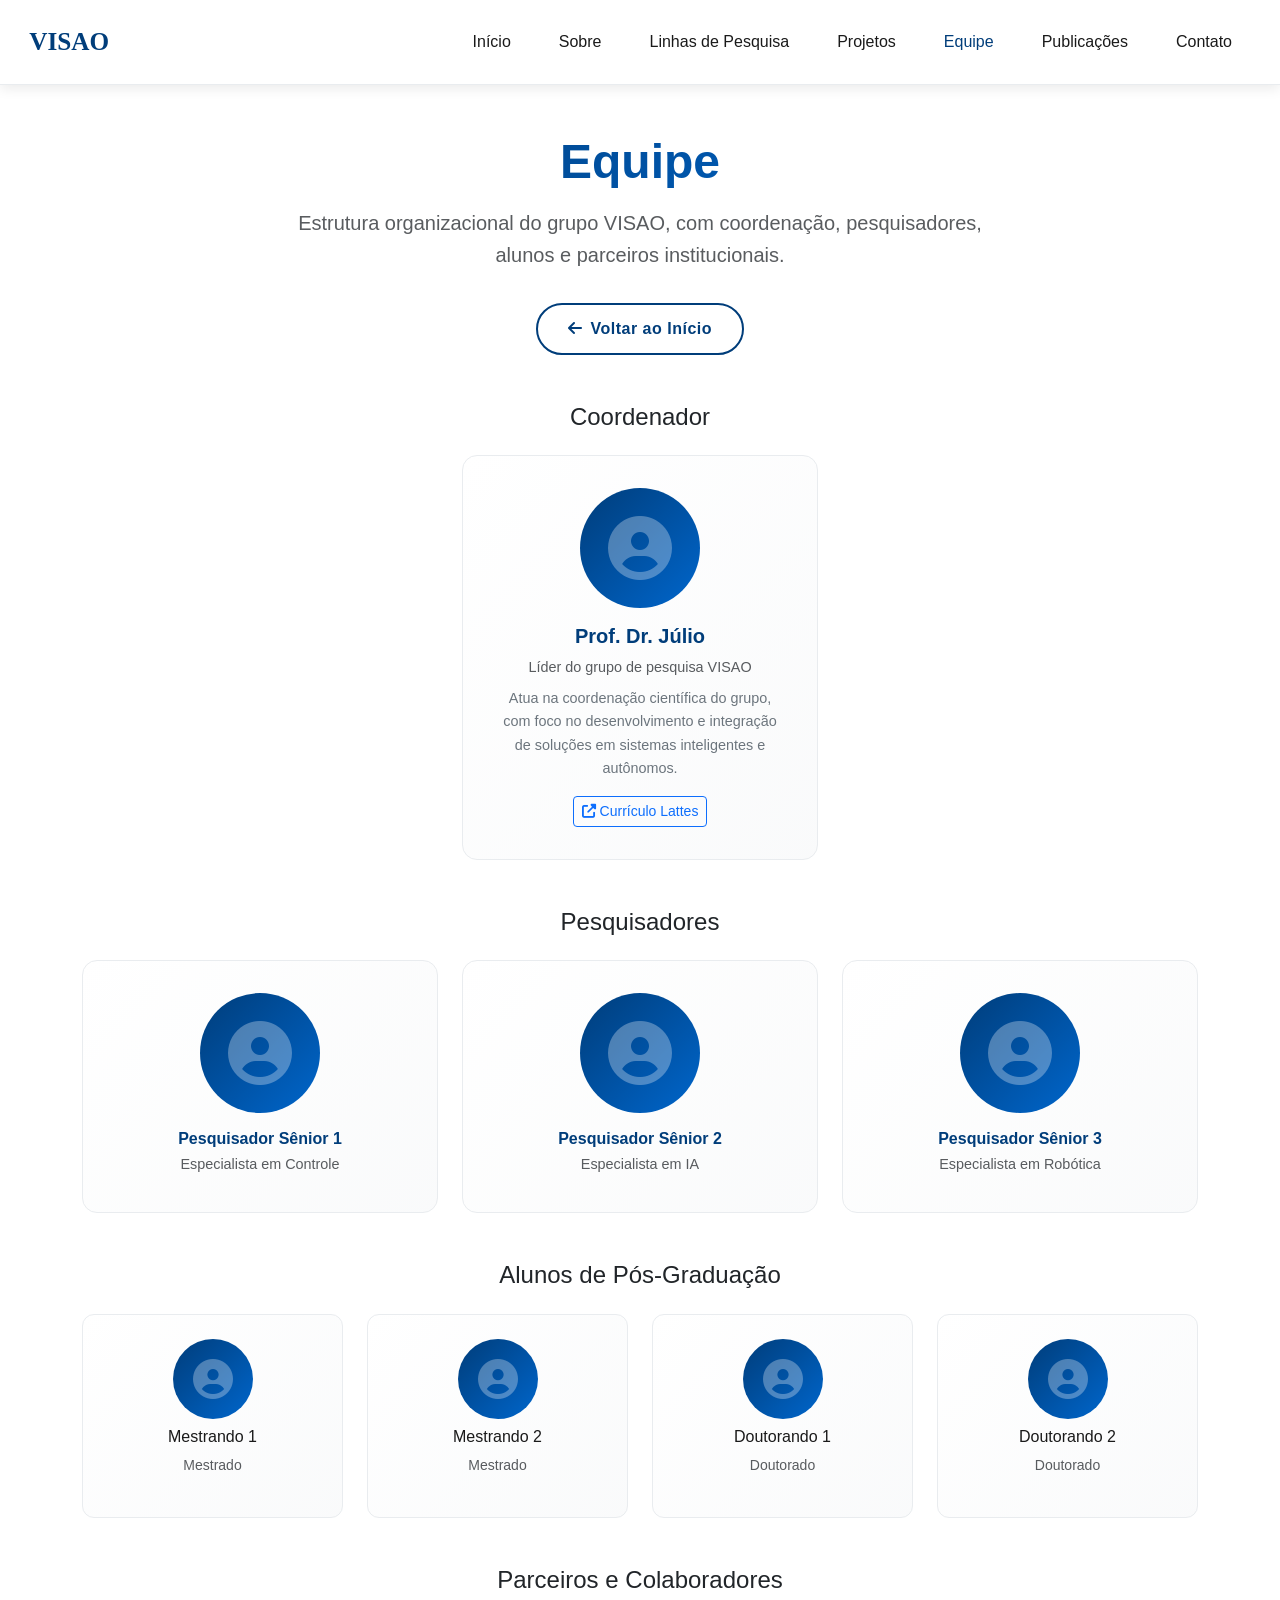
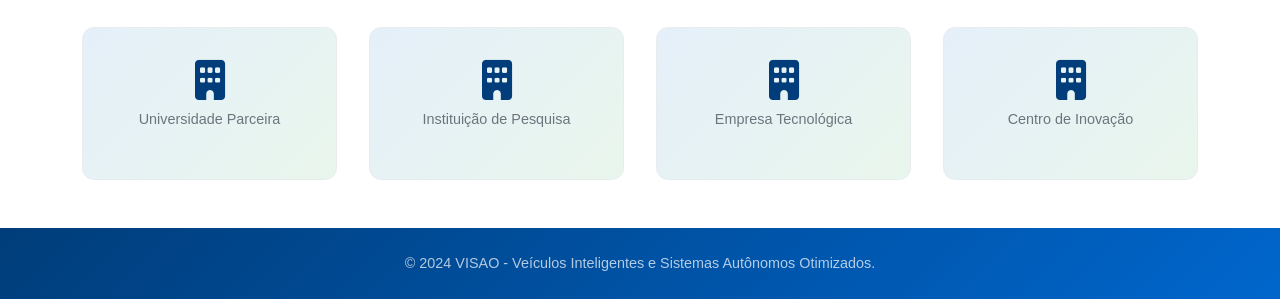
==== commit 1eee1133: "feat: atualiza lider para Julio com link do Lattes e resumo curto" ====
--- a/equipe.html
+++ b/equipe.html
@@ -48,9 +48,14 @@
                     <div class="col-md-4">
                         <div class="team-card">
                             <div class="team-image"><i class="fas fa-user-circle"></i></div>
-                            <h5 class="mt-3">Prof. Dr. Nome do Coordenador</h5>
-                            <p class="text-muted mb-2">Doutor em Engenharia</p>
-                            <p class="text-center small">Líder do grupo de pesquisa VISAO</p>
+                            <h5 class="mt-3">Prof. Dr. Júlio</h5>
+                            <p class="text-muted mb-2">Líder do grupo de pesquisa VISAO</p>
+                            <p class="text-center small mb-3">Atua na coordenação científica do grupo, com foco no desenvolvimento e integração de soluções em sistemas inteligentes e autônomos.</p>
+                            <div class="text-center">
+                                <a class="btn btn-outline-primary btn-sm" href="http://lattes.cnpq.br/0961008512735603" target="_blank" rel="noopener noreferrer">
+                                    <i class="fas fa-external-link-alt me-1"></i>Currículo Lattes
+                                </a>
+                            </div>
                         </div>
                     </div>
                 </div>
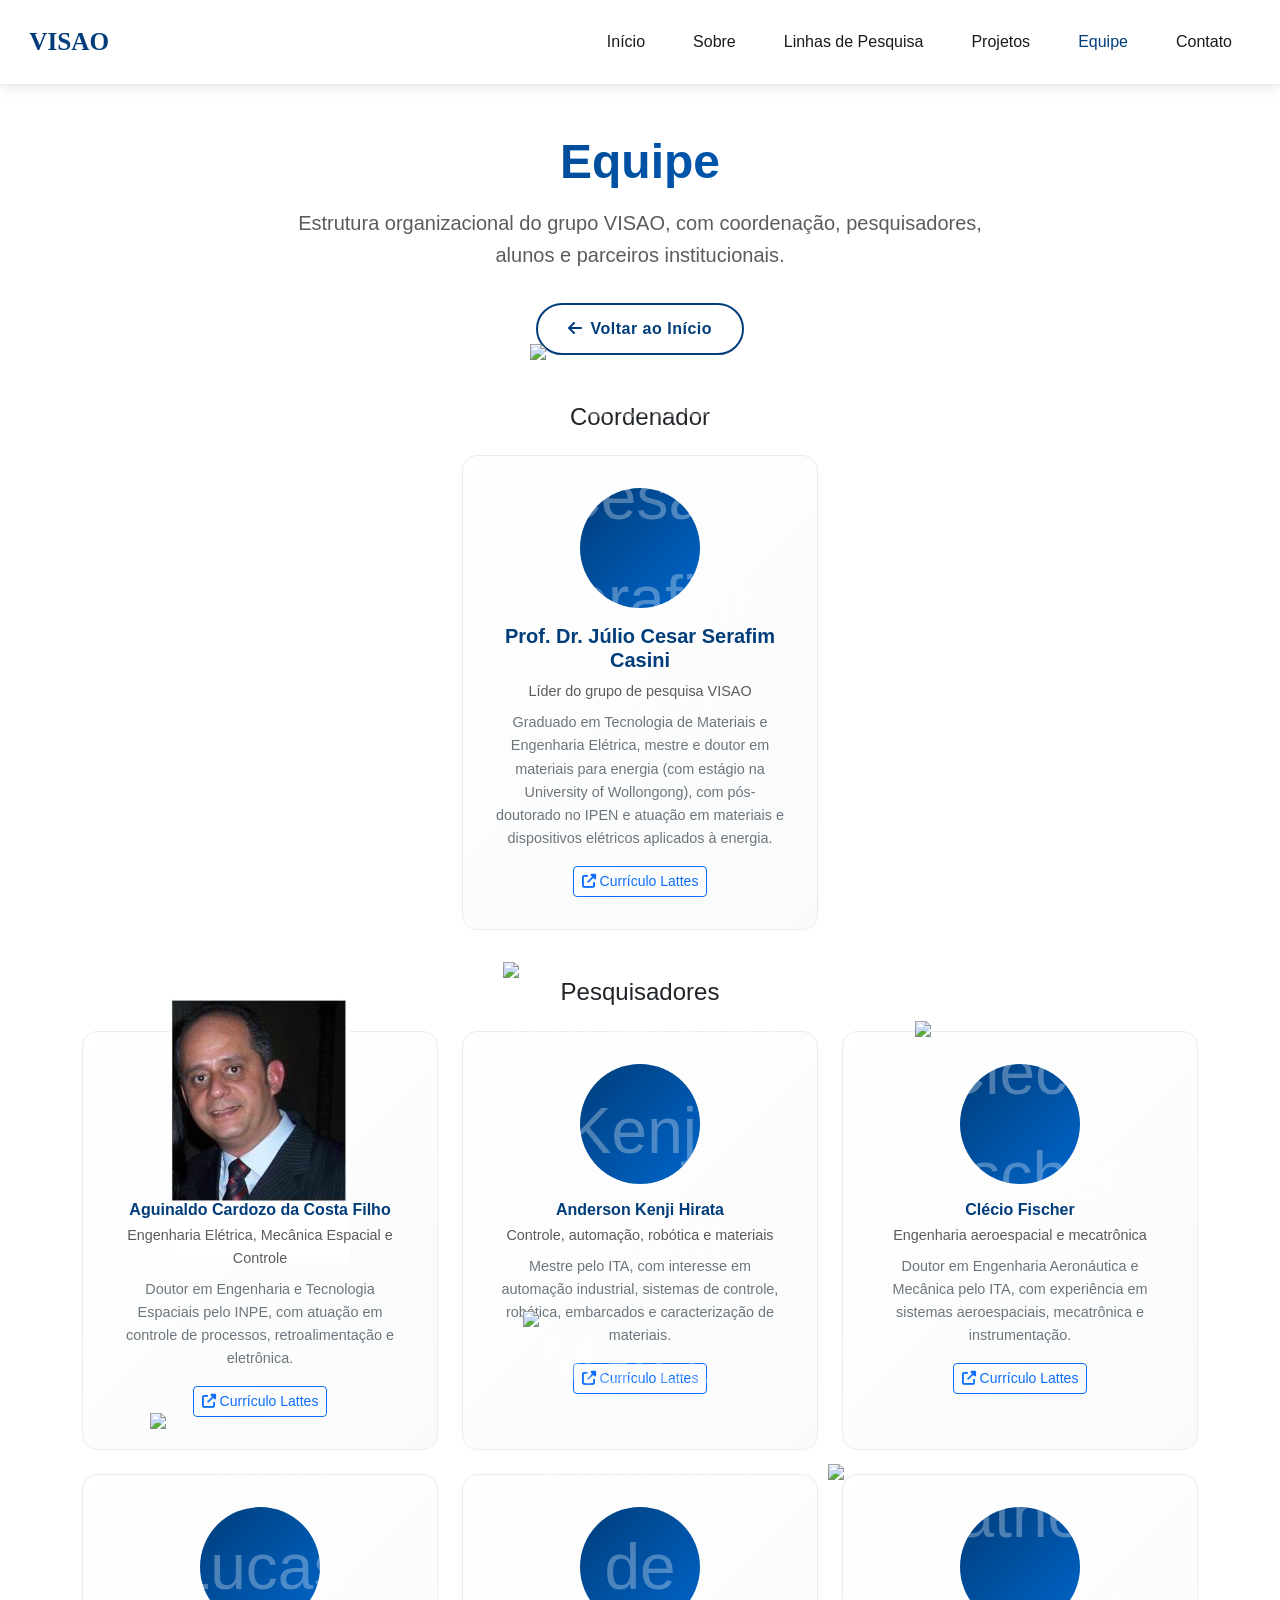
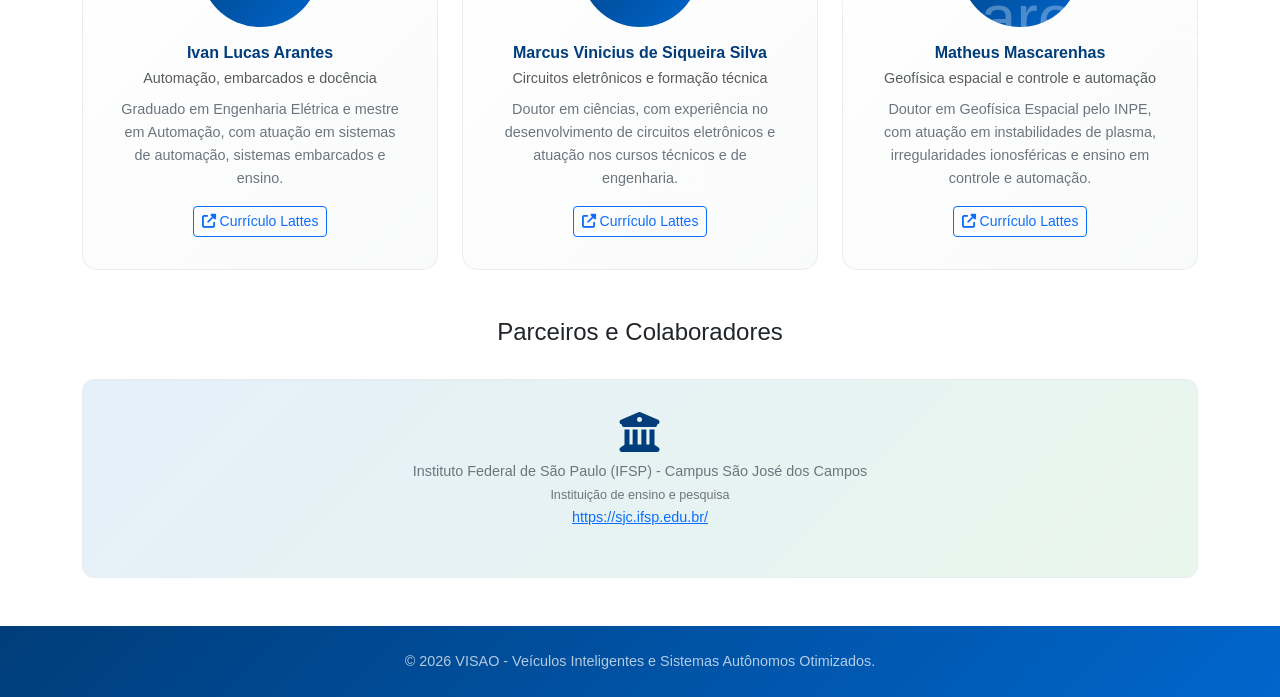
==== commit b69d308b: "feat: atualiza foto do Aguinaldo" ====
--- a/equipe.html
+++ b/equipe.html
@@ -25,7 +25,7 @@
                     <li class="nav-item"><a class="nav-link" href="index.html#linhas">Linhas de Pesquisa</a></li>
                     <li class="nav-item"><a class="nav-link" href="projetos.html">Projetos</a></li>
                     <li class="nav-item"><a class="nav-link active" href="equipe.html">Equipe</a></li>
-                    <li class="nav-item"><a class="nav-link" href="publicacoes.html">Publicações</a></li>
+                    <!-- <li class="nav-item"><a class="nav-link" href="publicacoes.html">Publicações</a></li> -->
                     <li class="nav-item"><a class="nav-link" href="index.html#contato">Contato</a></li>
                 </ul>
             </div>
@@ -47,10 +47,10 @@
                 <div class="row justify-content-center">
                     <div class="col-md-4">
                         <div class="team-card">
-                            <div class="team-image"><i class="fas fa-user-circle"></i></div>
-                            <h5 class="mt-3">Prof. Dr. Júlio</h5>
+                            <div class="team-image"><img src="julio.jfif" alt="Júlio Cesar Serafim Casini"></div>
+                            <h5 class="mt-3">Prof. Dr. Júlio Cesar Serafim Casini</h5>
                             <p class="text-muted mb-2">Líder do grupo de pesquisa VISAO</p>
-                            <p class="text-center small mb-3">Atua na coordenação científica do grupo, com foco no desenvolvimento e integração de soluções em sistemas inteligentes e autônomos.</p>
+                            <p class="text-center small mb-3">Graduado em Tecnologia de Materiais e Engenharia Elétrica, mestre e doutor em materiais para energia (com estágio na University of Wollongong), com pós-doutorado no IPEN e atuação em materiais e dispositivos elétricos aplicados à energia.</p>
                             <div class="text-center">
                                 <a class="btn btn-outline-primary btn-sm" href="http://lattes.cnpq.br/0961008512735603" target="_blank" rel="noopener noreferrer">
                                     <i class="fas fa-external-link-alt me-1"></i>Currículo Lattes
@@ -64,12 +64,88 @@
             <div class="mb-5">
                 <h4 class="mb-4 text-center text-dark">Pesquisadores</h4>
                 <div class="row g-4">
-                    <div class="col-md-4"><div class="team-card"><div class="team-image"><i class="fas fa-user-circle"></i></div><h6 class="mt-3">Pesquisador Sênior 1</h6><p class="text-muted small mb-1">Especialista em Controle</p></div></div>
-                    <div class="col-md-4"><div class="team-card"><div class="team-image"><i class="fas fa-user-circle"></i></div><h6 class="mt-3">Pesquisador Sênior 2</h6><p class="text-muted small mb-1">Especialista em IA</p></div></div>
-                    <div class="col-md-4"><div class="team-card"><div class="team-image"><i class="fas fa-user-circle"></i></div><h6 class="mt-3">Pesquisador Sênior 3</h6><p class="text-muted small mb-1">Especialista em Robótica</p></div></div>
+                    <div class="col-md-6 col-lg-4">
+                        <div class="team-card h-100">
+                            <div class="team-image"><img src="aguinaldo.gif" alt="Aguinaldo Cardozo da Costa Filho"></div>
+                            <h6 class="mt-3">Aguinaldo Cardozo da Costa Filho</h6>
+                            <p class="text-muted small mb-2">Engenharia Elétrica, Mecânica Espacial e Controle</p>
+                            <p class="small mb-3">Doutor em Engenharia e Tecnologia Espaciais pelo INPE, com atuação em controle de processos, retroalimentação e eletrônica.</p>
+                            <div class="text-center">
+                                <a class="btn btn-outline-primary btn-sm" href="http://lattes.cnpq.br/0599065251420808" target="_blank" rel="noopener noreferrer">
+                                    <i class="fas fa-external-link-alt me-1"></i>Currículo Lattes
+                                </a>
+                            </div>
+                        </div>
+                    </div>
+                    <div class="col-md-6 col-lg-4">
+                        <div class="team-card h-100">
+                            <div class="team-image"><img src="anderson.jfif" alt="Anderson Kenji Hirata"></div>
+                            <h6 class="mt-3">Anderson Kenji Hirata</h6>
+                            <p class="text-muted small mb-2">Controle, automação, robótica e materiais</p>
+                            <p class="small mb-3">Mestre pelo ITA, com interesse em automação industrial, sistemas de controle, robótica, embarcados e caracterização de materiais.</p>
+                            <div class="text-center">
+                                <a class="btn btn-outline-primary btn-sm" href="http://lattes.cnpq.br/3494775224552326" target="_blank" rel="noopener noreferrer">
+                                    <i class="fas fa-external-link-alt me-1"></i>Currículo Lattes
+                                </a>
+                            </div>
+                        </div>
+                    </div>
+                    <div class="col-md-6 col-lg-4">
+                        <div class="team-card h-100">
+                            <div class="team-image"><img src="clecio.jfif" alt="Clécio Fischer"></div>
+                            <h6 class="mt-3">Clécio Fischer</h6>
+                            <p class="text-muted small mb-2">Engenharia aeroespacial e mecatrônica</p>
+                            <p class="small mb-3">Doutor em Engenharia Aeronáutica e Mecânica pelo ITA, com experiência em sistemas aeroespaciais, mecatrônica e instrumentação.</p>
+                            <div class="text-center">
+                                <a class="btn btn-outline-primary btn-sm" href="http://lattes.cnpq.br/1167100106189577" target="_blank" rel="noopener noreferrer">
+                                    <i class="fas fa-external-link-alt me-1"></i>Currículo Lattes
+                                </a>
+                            </div>
+                        </div>
+                    </div>
+                    <div class="col-md-6 col-lg-4">
+                        <div class="team-card h-100">
+                            <div class="team-image"><img src="ivan.png" alt="Ivan Lucas Arantes"></div>
+                            <h6 class="mt-3">Ivan Lucas Arantes</h6>
+                            <p class="text-muted small mb-2">Automação, embarcados e docência</p>
+                            <p class="small mb-3">Graduado em Engenharia Elétrica e mestre em Automação, com atuação em sistemas de automação, sistemas embarcados e ensino.</p>
+                            <div class="text-center">
+                                <a class="btn btn-outline-primary btn-sm" href="http://lattes.cnpq.br/5479372692717483" target="_blank" rel="noopener noreferrer">
+                                    <i class="fas fa-external-link-alt me-1"></i>Currículo Lattes
+                                </a>
+                            </div>
+                        </div>
+                    </div>
+                    <div class="col-md-6 col-lg-4">
+                        <div class="team-card h-100">
+                            <div class="team-image"><img src="marcus.jfif" alt="Marcus Vinicius de Siqueira Silva"></div>
+                            <h6 class="mt-3">Marcus Vinicius de Siqueira Silva</h6>
+                            <p class="text-muted small mb-2">Circuitos eletrônicos e formação técnica</p>
+                            <p class="small mb-3">Doutor em ciências, com experiência no desenvolvimento de circuitos eletrônicos e atuação nos cursos técnicos e de engenharia.</p>
+                            <div class="text-center">
+                                <a class="btn btn-outline-primary btn-sm" href="http://lattes.cnpq.br/2412241702354380" target="_blank" rel="noopener noreferrer">
+                                    <i class="fas fa-external-link-alt me-1"></i>Currículo Lattes
+                                </a>
+                            </div>
+                        </div>
+                    </div>
+                    <div class="col-md-6 col-lg-4">
+                        <div class="team-card h-100">
+                            <div class="team-image"><img src="matheus.jfif" alt="Matheus Mascarenhas"></div>
+                            <h6 class="mt-3">Matheus Mascarenhas</h6>
+                            <p class="text-muted small mb-2">Geofísica espacial e controle e automação</p>
+                            <p class="small mb-3">Doutor em Geofísica Espacial pelo INPE, com atuação em instabilidades de plasma, irregularidades ionosféricas e ensino em controle e automação.</p>
+                            <div class="text-center">
+                                <a class="btn btn-outline-primary btn-sm" href="http://lattes.cnpq.br/5160425502056458" target="_blank" rel="noopener noreferrer">
+                                    <i class="fas fa-external-link-alt me-1"></i>Currículo Lattes
+                                </a>
+                            </div>
+                        </div>
+                    </div>
                 </div>
             </div>
 
+            <!--
             <div class="mb-5">
                 <h4 class="mb-4 text-center text-dark">Alunos de Pós-Graduação</h4>
                 <div class="row g-4">
@@ -79,14 +155,19 @@
                     <div class="col-md-3"><div class="team-card-small"><div class="team-image-small"><i class="fas fa-user-circle"></i></div><h6 class="mt-2">Doutorando 2</h6><p class="text-muted small">Doutorado</p></div></div>
                 </div>
             </div>
+            -->
 
             <div>
                 <h4 class="mb-4 text-center text-dark">Parceiros e Colaboradores</h4>
                 <div class="partners-section">
-                    <div class="partner-item"><i class="fas fa-building"></i><p>Universidade Parceira</p></div>
-                    <div class="partner-item"><i class="fas fa-building"></i><p>Instituição de Pesquisa</p></div>
-                    <div class="partner-item"><i class="fas fa-building"></i><p>Empresa Tecnológica</p></div>
-                    <div class="partner-item"><i class="fas fa-building"></i><p>Centro de Inovação</p></div>
+                    <div class="partner-item">
+                        <i class="fas fa-university"></i>
+                        <p>
+                            Instituto Federal de São Paulo (IFSP) - Campus São José dos Campos<br>
+                            <small>Instituição de ensino e pesquisa</small><br>
+                            <a href="https://sjc.ifsp.edu.br/" target="_blank" rel="noopener noreferrer">https://sjc.ifsp.edu.br/</a>
+                        </p>
+                    </div>
                 </div>
             </div>
         </div>
@@ -94,7 +175,7 @@
 
     <footer class="footer py-4">
         <div class="container text-center">
-            <p class="footer-copyright mb-0">&copy; 2024 VISAO - Veículos Inteligentes e Sistemas Autônomos Otimizados.</p>
+            <p class="footer-copyright mb-0">&copy; 2026 VISAO - Veículos Inteligentes e Sistemas Autônomos Otimizados.</p>
         </div>
     </footer>
 
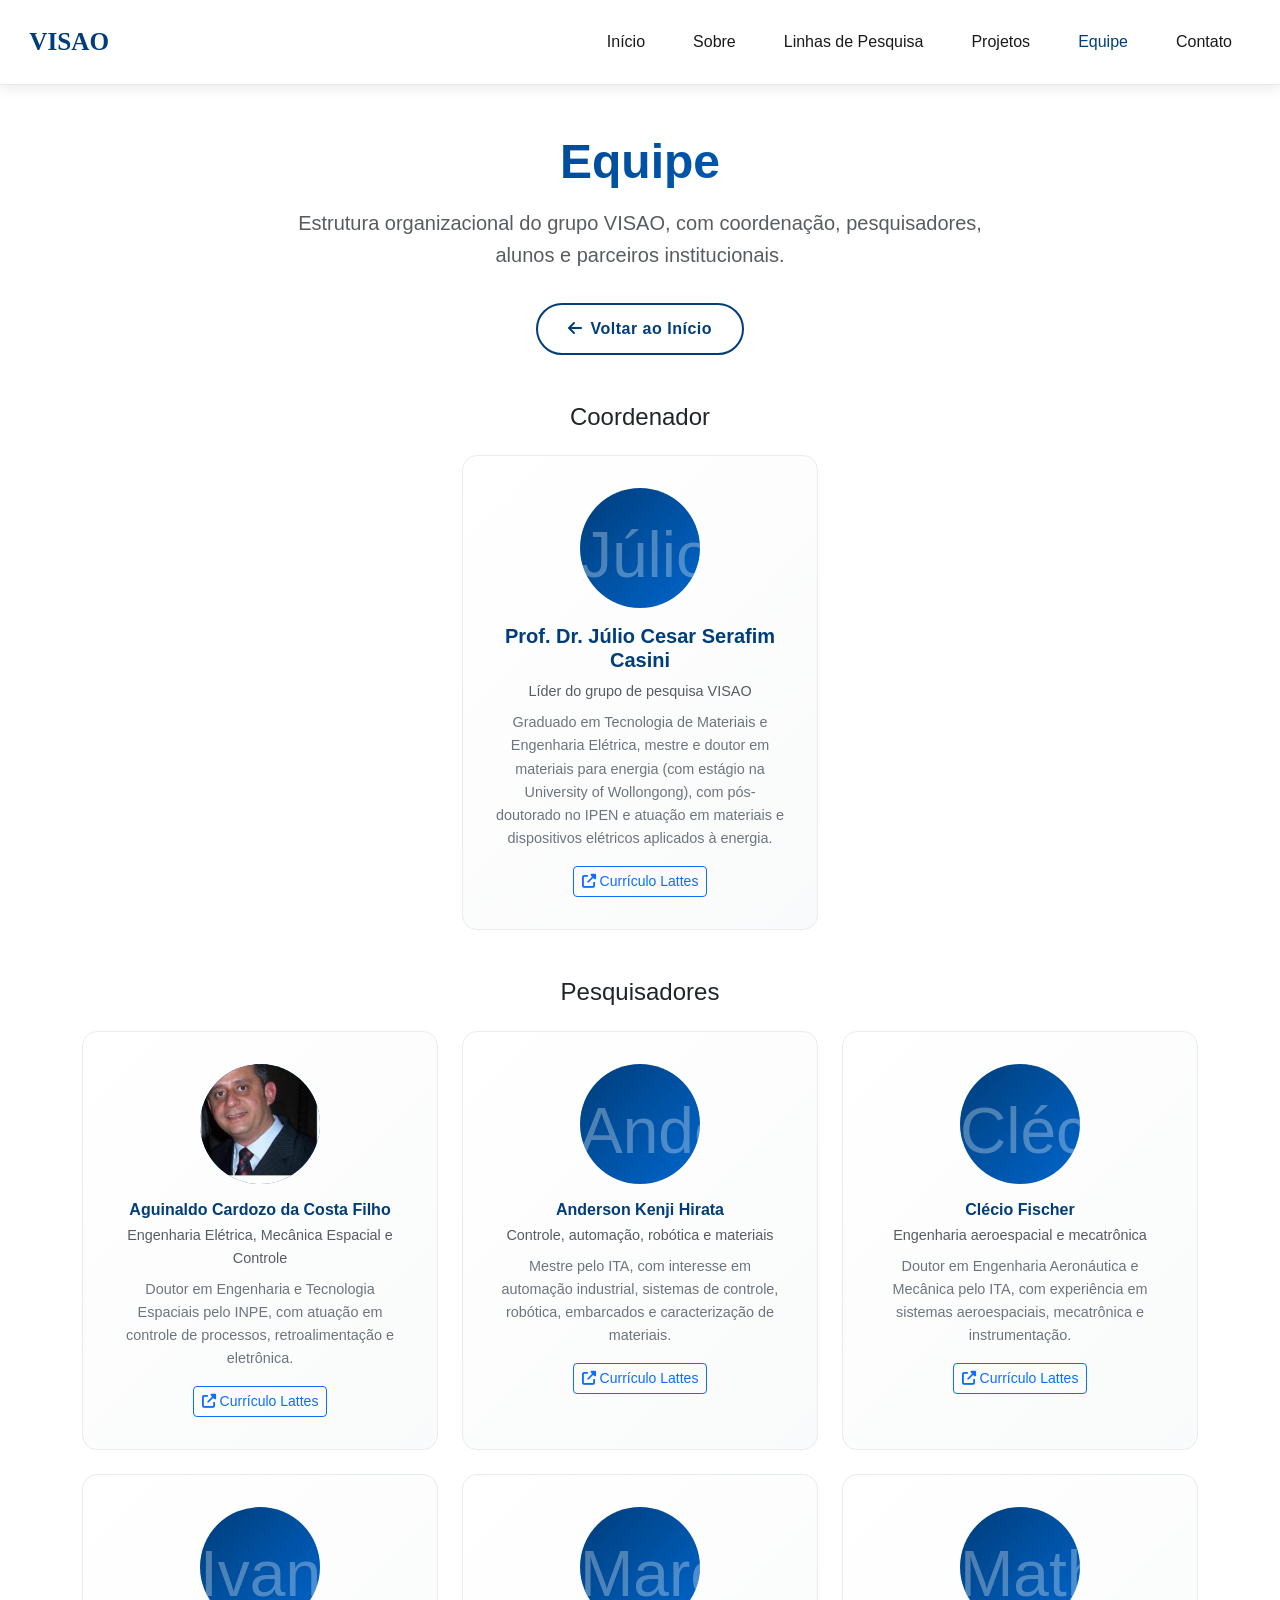
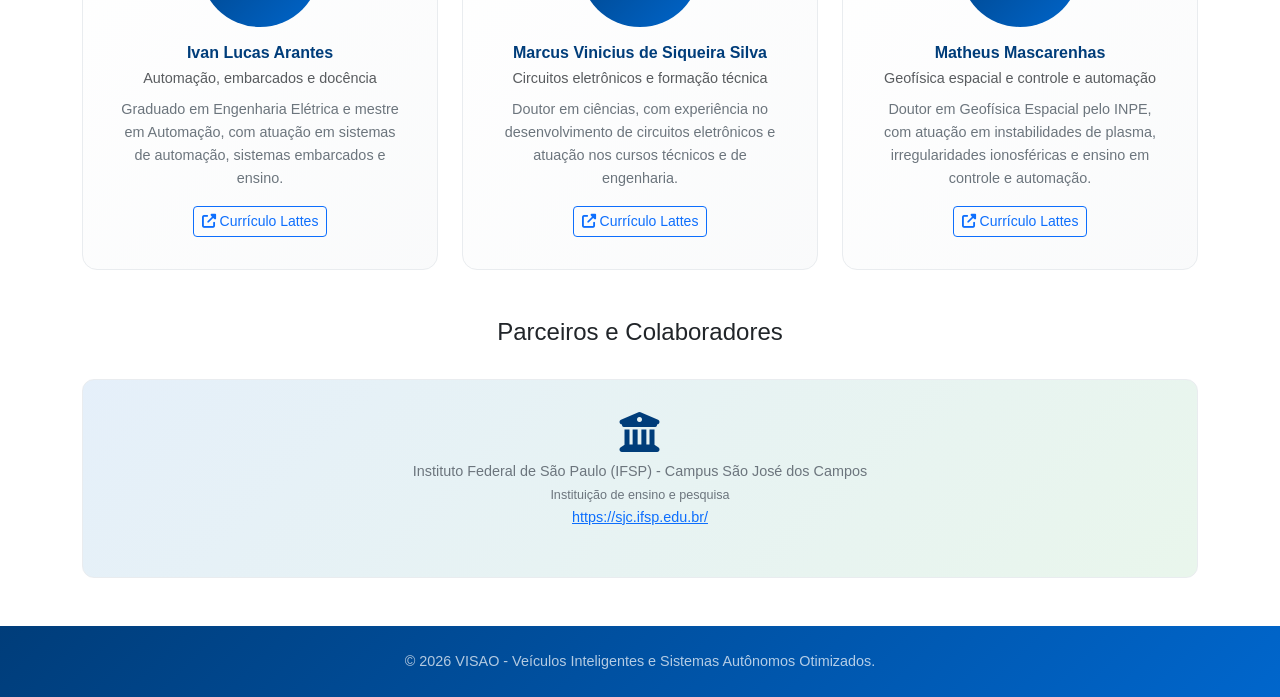
==== commit 1d0eb147: "fix: ajusta enquadramento da foto do Aguinaldo" ====
--- a/equipe.html
+++ b/equipe.html
@@ -66,7 +66,7 @@
                 <div class="row g-4">
                     <div class="col-md-6 col-lg-4">
                         <div class="team-card h-100">
-                            <div class="team-image"><img src="aguinaldo.gif" alt="Aguinaldo Cardozo da Costa Filho"></div>
+                            <div class="team-image team-image--aguinaldo"><img src="aguinaldo.gif" alt="Aguinaldo Cardozo da Costa Filho"></div>
                             <h6 class="mt-3">Aguinaldo Cardozo da Costa Filho</h6>
                             <p class="text-muted small mb-2">Engenharia Elétrica, Mecânica Espacial e Controle</p>
                             <p class="small mb-3">Doutor em Engenharia e Tecnologia Espaciais pelo INPE, com atuação em controle de processos, retroalimentação e eletrônica.</p>
--- a/style.css
+++ b/style.css
@@ -583,12 +583,24 @@
     margin: 0 auto 1rem;
     border-radius: 50%;
     background: linear-gradient(135deg, var(--primary-color), var(--secondary-color));
+    overflow: hidden;
     display: flex;
     align-items: center;
     justify-content: center;
     font-size: 4rem;
     color: rgba(255, 255, 255, 0.3);
     transition: var(--transition);
+}
+
+.team-image img {
+    width: 100%;
+    height: 100%;
+    object-fit: cover;
+    display: block;
+}
+
+.team-image--aguinaldo img {
+    object-position: 62% center;
 }
 
 .team-card:hover .team-image {
@@ -824,26 +836,21 @@
     box-shadow: 0 10px 25px rgba(0, 61, 122, 0.3);
 }
 
-/* Mapa Placeholder */
-.map-placeholder {
+/* Mapa */
+.map-embed {
     width: 100%;
-    height: 300px;
-    background: linear-gradient(135deg, rgba(0, 102, 204, 0.1), rgba(40, 167, 69, 0.1));
-    border: 2px dashed var(--border-light);
+    height: 320px;
     border-radius: 15px;
-    display: flex;
-    align-items: center;
-    justify-content: center;
-    flex-direction: column;
-    gap: 1rem;
+    overflow: hidden;
+    box-shadow: var(--shadow-md);
+    border: 1px solid var(--border-light);
     margin-top: 2rem;
-    font-size: 3rem;
-    color: var(--primary-color);
-}
-
-.map-placeholder p {
-    color: var(--text-muted);
-    font-size: 1.1rem;
+}
+
+.map-embed iframe {
+    width: 100%;
+    height: 100%;
+    border: 0;
 }
 
 /* ===== FOOTER ===== */
@@ -1095,9 +1102,8 @@
         bottom: 20px;
     }
     
-    .map-placeholder {
-        height: 200px;
-        font-size: 2rem;
+    .map-embed {
+        height: 240px;
     }
 }
 
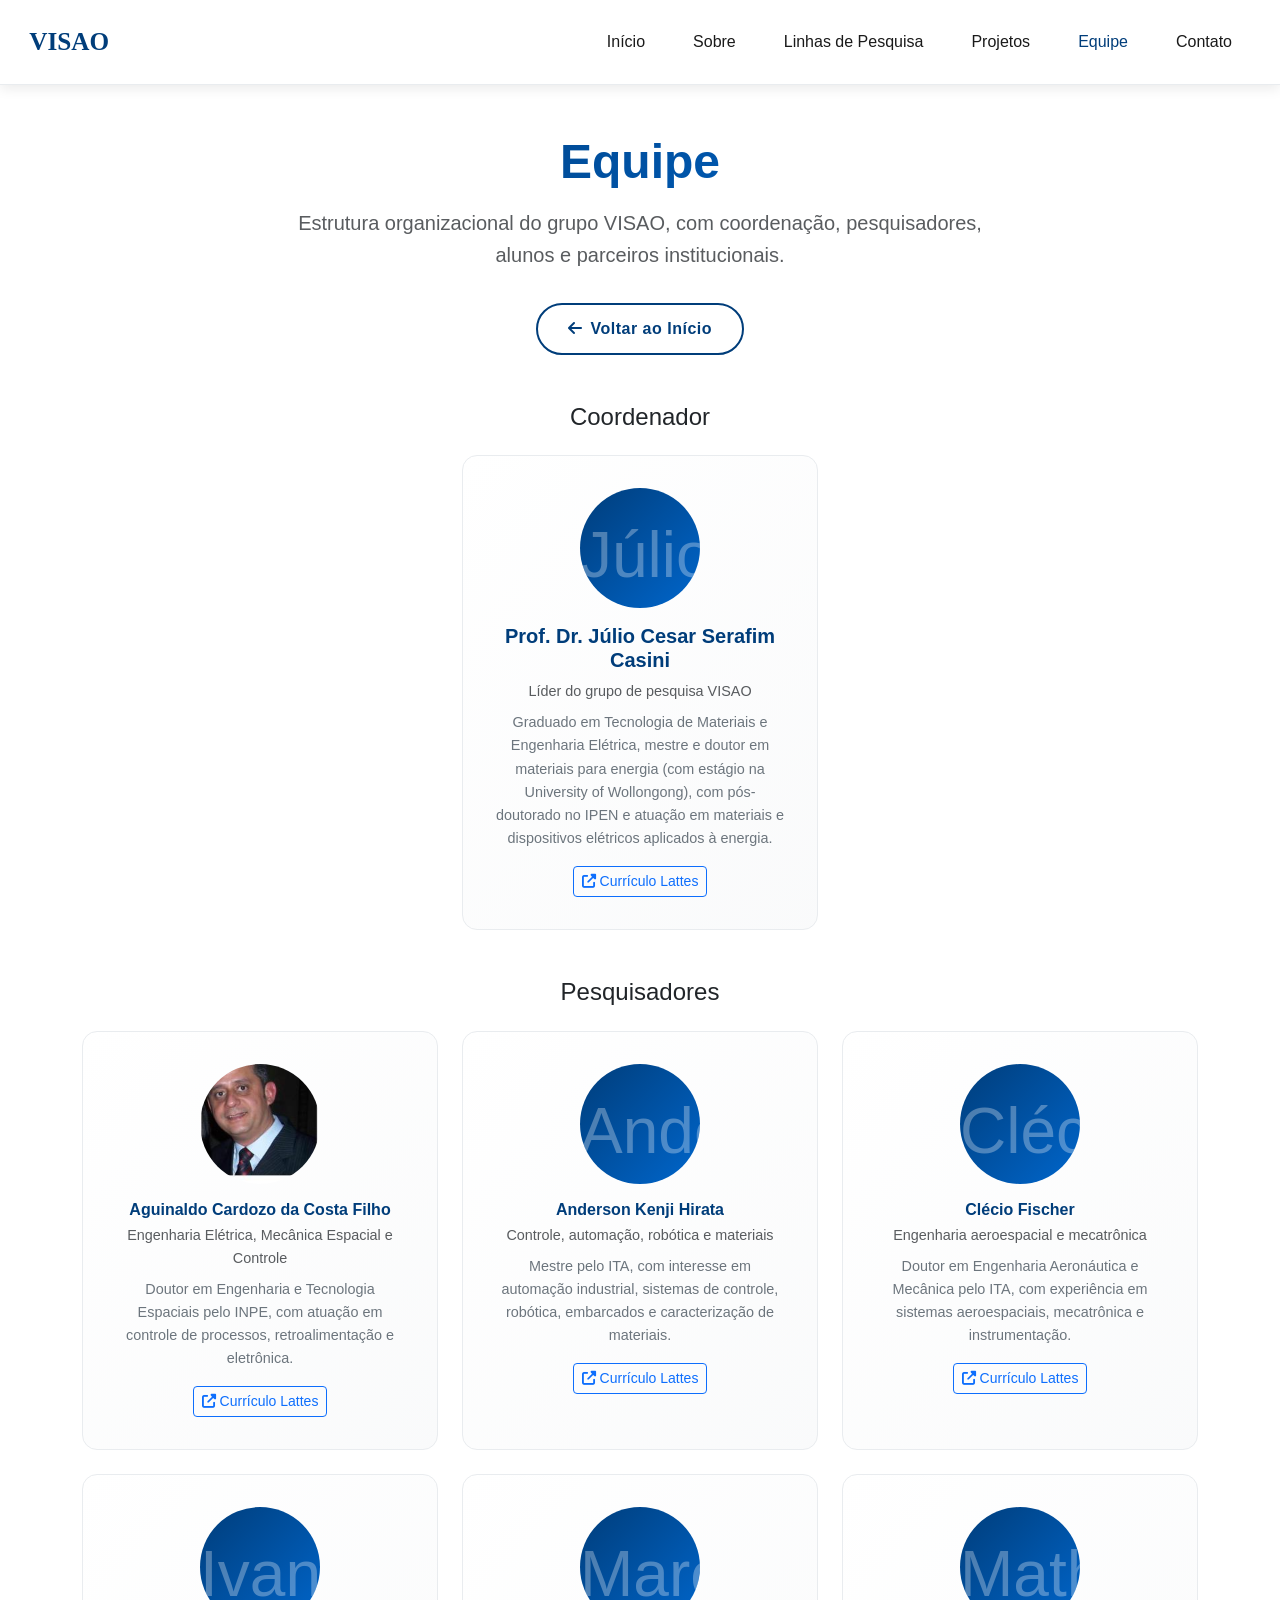
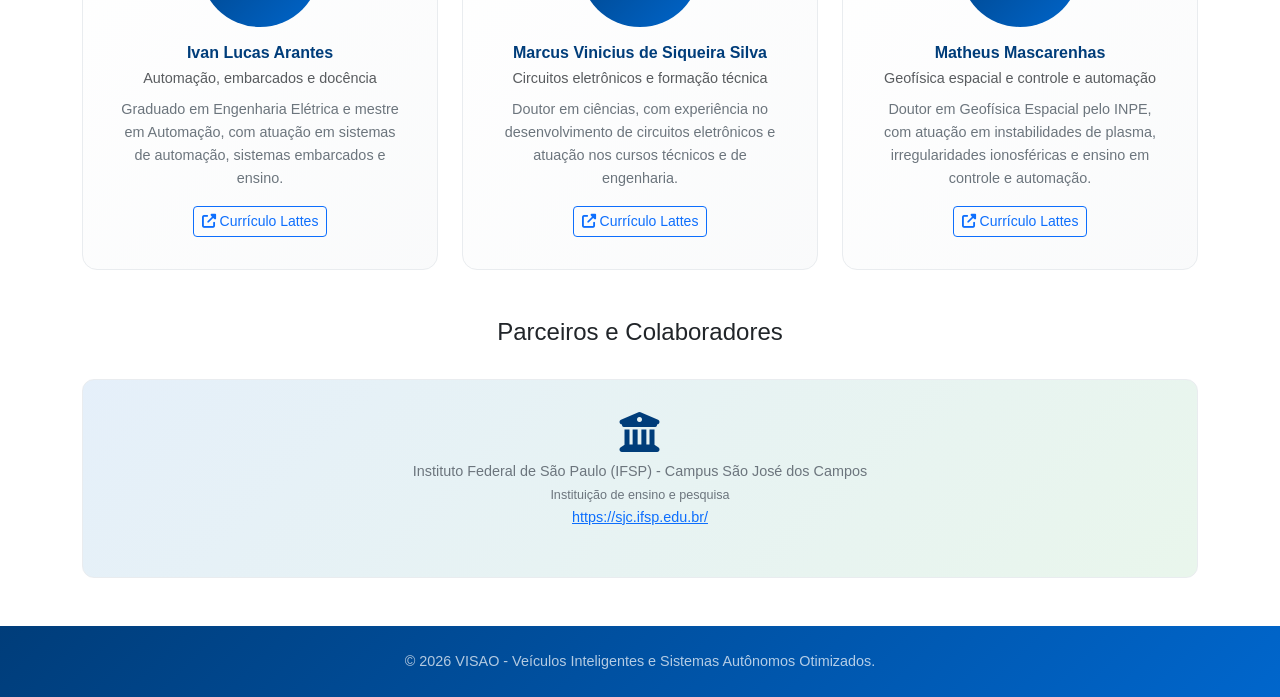
==== commit ea72884b: "fix: remove ajuste especial da foto do Aguinaldo" ====
--- a/equipe.html
+++ b/equipe.html
@@ -66,7 +66,7 @@
                 <div class="row g-4">
                     <div class="col-md-6 col-lg-4">
                         <div class="team-card h-100">
-                            <div class="team-image team-image--aguinaldo"><img src="aguinaldo.gif" alt="Aguinaldo Cardozo da Costa Filho"></div>
+                            <div class="team-image"><img src="aguinaldo.gif" alt="Aguinaldo Cardozo da Costa Filho"></div>
                             <h6 class="mt-3">Aguinaldo Cardozo da Costa Filho</h6>
                             <p class="text-muted small mb-2">Engenharia Elétrica, Mecânica Espacial e Controle</p>
                             <p class="small mb-3">Doutor em Engenharia e Tecnologia Espaciais pelo INPE, com atuação em controle de processos, retroalimentação e eletrônica.</p>
--- a/style.css
+++ b/style.css
@@ -599,10 +599,6 @@
     display: block;
 }
 
-.team-image--aguinaldo img {
-    object-position: 62% center;
-}
-
 .team-card:hover .team-image {
     transform: scale(1.1);
 }
